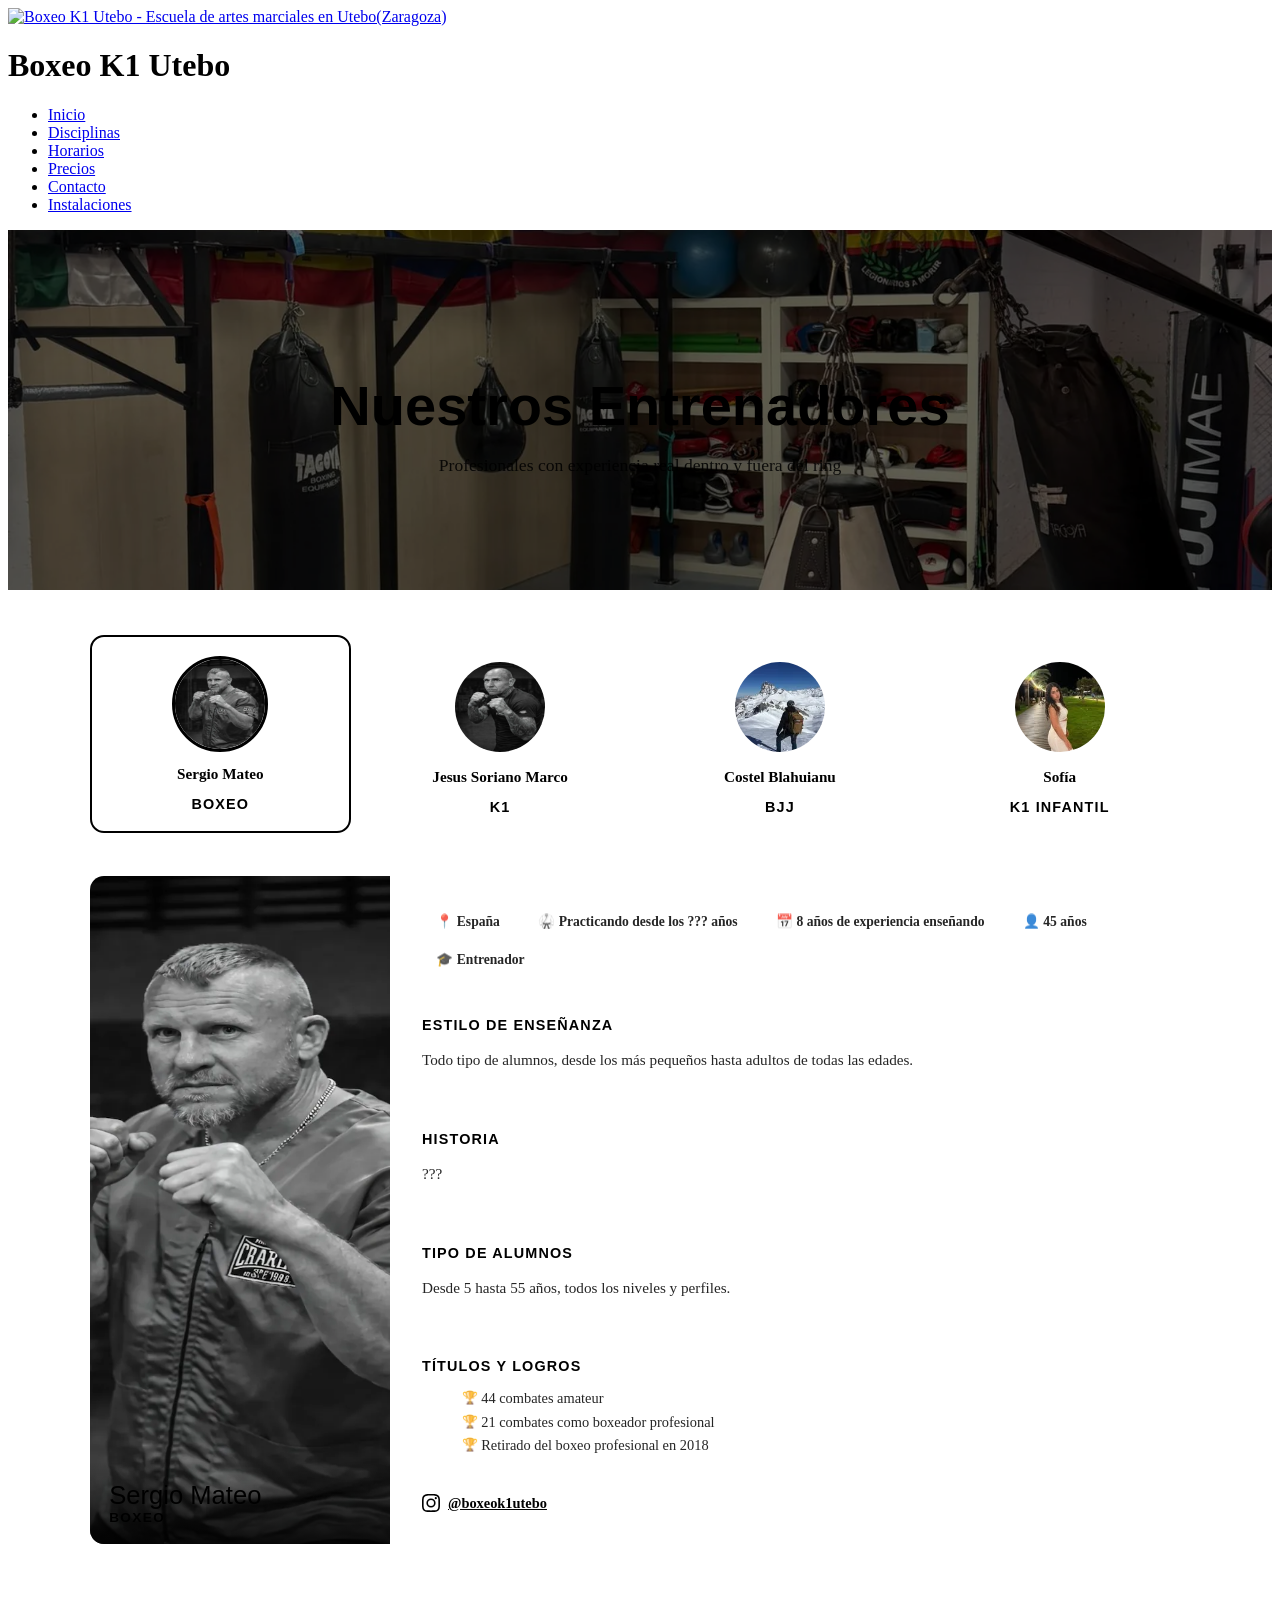
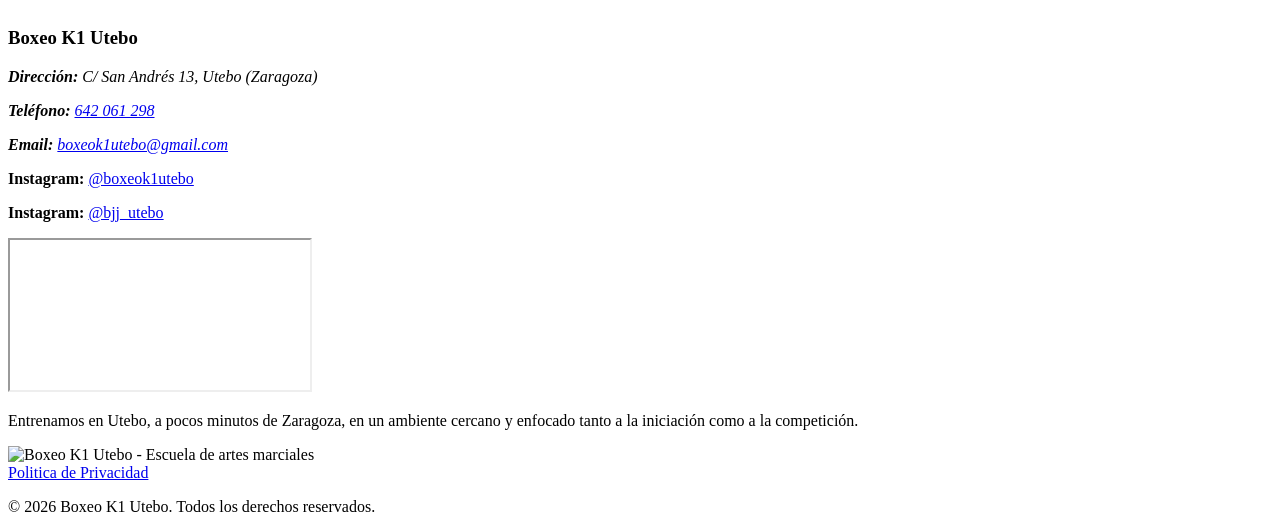
==== entrenadores/index.html @ 76dfe3c2 "feat: add entrenadores page with styles and functionality - Create entrenadores.css for styling the " ====
<!DOCTYPE html>
<html lang="es">
<head>
  <meta charset="UTF-8" />
  <meta name="viewport" content="width=device-width, initial-scale=1.0" />
 
  <link rel="stylesheet" href="/css/base.css" />
  <link rel="stylesheet" href="/css/pages/entrenadores.css" />
  <link rel="canonical" href="https://boxeo-k1-utebo.vercel.app/entrenadores" />
  <link rel="preconnect" href="https://fonts.googleapis.com" />
  <link rel="preconnect" href="https://fonts.gstatic.com" crossorigin />
  <link href="https://fonts.googleapis.com/css2?family=Roboto:ital,wght@0,100..900;1,100..900&display=swap" rel="stylesheet" />
  <link rel="icon" href="/favicon.ico" />
 
  <meta name="description" content="Conoce a los entrenadores de Boxeo K1 Utebo. Especialistas en Boxeo, K1, BJJ y K1  infantil en Utebo, Zaragoza." />
 
  <title>Entrenadores | Boxeo K1 Utebo (Zaragoza)</title>
 
  <script src="/js/combates.js" defer></script>
  <script src="/js/entrenadores.js" defer></script>
</head>
<body>
    <header>
      <div class="header-container">
        <div class="brand">
          <a href="https://boxeo-k1-utebo.vercel.app" class="logo">
            <img
              src="/assets/images/logos/boxeo-utebo-logo.webp"
              alt="Boxeo K1 Utebo - Escuela de artes marciales en Utebo(Zaragoza)"
            />
          </a>
          <h1>Boxeo K1 Utebo</h1>
        </div>
        <nav aria-label="Navegación principal">
          <ul>
            <li><a href="/">Inicio</a></li>
            <li><a href="/#disciplinas">Disciplinas</a></li>
            <li><a href="/horario">Horarios</a></li>
            <li><a href="/#precios">Precios</a></li>
            <li><a href="/#contacto">Contacto</a></li>
            <li><a href="/instalaciones/">Instalaciones</a></li>
          </ul>
        </nav>
      </div>
    </header>
    
    <main>
    
        <!-- Hero -->
        <section class="entrenadores-hero">
          <div class="entrenadores-hero-content">
            <h2>Nuestros Entrenadores</h2>
            <p>Profesionales con experiencia real dentro y fuera del ring</p>
          </div>
        </section>
    
        <!-- Sección principal -->
        <section class="entrenadores-section">
    
          <!-- Selector de entrenadores -->
          <div id="entrenadores-selector" class="entrenadores-selector"></div>
    
          <!-- Panel de detalle -->
          <div id="entrenador-panel" class="entrenador-panel"></div>
    
        </section>
    
      </main>

    <footer>
      <div class="footer-container">
        <div class="footer-info">
          <h3>Boxeo K1 Utebo</h3>
          <address>
          <p><strong>Dirección: </strong>C/ San Andrés 13, Utebo (Zaragoza)</p>
          <p><strong>Teléfono: </strong> <a href="tel:+34642061298">642 061 298</a></p>
          <p><strong>Email: </strong><a href="mailto:boxeok1utebo@gmail.com">boxeok1utebo@gmail.com</a></p>
          </address>
          <div class="footer-social">
            <p>
              <strong>Instagram: </strong>
              <a href="https://www.instagram.com/boxeok1utebo" target="_blank" rel="noopener" referrerpolicy="no-referrer-when-downgrade"
                >@boxeok1utebo</a>
            </p>
            <p>
              <strong>Instagram: </strong>
              <a href="https://www.instagram.com/bjj_utebo" target="_blank" rel="noopener" referrerpolicy="no-referrer-when-downgrade"
                >@bjj_utebo</a>
            </p>
          </div>
        </div>
        
        <div class="footer-map">
          <iframe
            src="https://www.google.com/maps/embed?pb=!1m14!1m8!1m3!1d1489.338036099219!2d-1.0004331793831156!3d41.70592808101558!3m2!1i1024!2i768!4f13.1!3m3!1m2!1s0xd596f00501b5acd%3A0x42067786a81bb96d!2sGimnasio%20Boxeo%20k1%20bjj%20Utebo!5e0!3m2!1ses!2ses!4v1770104732207!5m2!1ses!2ses"
            title="Mapa ubicación Boxeo K1 Utebo"
            allow="fullscreen"
            loading="lazy"
            referrerpolicy="no-referrer-when-downgrade"
          ></iframe>
          <p>Entrenamos en Utebo, a pocos minutos de Zaragoza, en un ambiente cercano y enfocado tanto a la iniciación como a la competición.</p>
        </div>
            <img  
              src="/assets/images/logos/boxeo-utebo-logo.webp"
              alt="Boxeo K1 Utebo - Escuela de artes marciales"
              loading="lazy"
            />
      </div>
      <div class="footer-priv">
        <a href="/privacidad/">Politica de Privacidad</a>
      </div>
      <div class="footer-copy">
        <p>&copy; 2026 Boxeo K1 Utebo. Todos los derechos reservados.</p>
      </div>

    </footer>
</body>
</html>
---- css/pages/entrenadores.css ----
/*---------------------------------*/
/* HERO                             */
/*---------------------------------*/
.entrenadores-hero {
  position: relative;
  height: 40vh;
  min-height: 260px;
  background-image: url("/assets/images/instalaciones/Sacos-4.webp");
  background-size: cover;
  background-position: center;
  display: flex;
  align-items: center;
  justify-content: center;
  text-align: center;
}
.entrenadores-hero::after {
  content: "";
  position: absolute;
  inset: 0;
  background: rgba(0,0,0,0.6);
}
.entrenadores-hero-content {
  position: relative;
  z-index: 2;
  padding: 1rem;
}
.entrenadores-hero-content h2 {
  font-family: "Contrail One", sans-serif;
  font-size: clamp(2rem, 5vw, 3.5rem);
  color: var(--accent-1-color);
  margin-bottom: 0.5rem;
}
.entrenadores-hero-content p {
  font-size: 1.1rem;
  color: var(--base-color);
  opacity: 0.85;
}

/*---------------------------------*/
/* SECCIÓN PRINCIPAL                */
/*---------------------------------*/
.entrenadores-section {
  padding: 3rem 1.5rem 4rem;
  max-width: 1100px;
  margin: 0 auto;
}

/*---------------------------------*/
/* SELECTOR DE ENTRENADORES         */
/*---------------------------------*/
.entrenadores-selector {
  display: grid;
  grid-template-columns: repeat(4, 1fr);
  gap: 1.2rem;
  margin-bottom: 2.5rem;
}

.entrenador-card {
  background: var(--bg-2-color);
  border: 2px solid transparent;
  border-radius: 14px;
  padding: 1.2rem 0.8rem;
  cursor: pointer;
  display: flex;
  flex-direction: column;
  align-items: center;
  gap: 0.8rem;
  transition: border-color 0.3s, transform 0.2s, background 0.3s;
  -webkit-tap-highlight-color: transparent;
}
.entrenador-card:hover {
  transform: translateY(-3px);
}
.entrenador-card.activa {
  background: var(--bg-1-color);
  transform: translateY(-3px);
}

.entrenador-avatar {
  width: 90px;
  height: 90px;
  border-radius: 50%;
  object-fit: cover;
  border: 3px solid transparent;
  transition: border-color 0.3s;
  background: var(--bg-1-color);
}

.entrenador-card-nombre {
  font-weight: 700;
  font-size: 0.95rem;
  color: var(--base-color);
  text-align: center;
}

.entrenador-card-disciplina {
  font-size: 0.9rem;
  font-weight: 700;
  letter-spacing: 0.08em;
  text-transform: uppercase;
  font-family: "Contrail One", sans-serif;
}

/*---------------------------------*/
/* PANEL DE DETALLE                 */
/*---------------------------------*/
.entrenador-panel {
  background: var(--bg-2-color);
  border-radius: 14px;
  border: 1px solid var(--accent-1-color);
  overflow: hidden;
  display: none;
  animation: fadeInPanel 0.3s ease;
}
.entrenador-panel.visible {
  display: block;
}
@keyframes fadeInPanel {
  from { opacity: 0; transform: translateY(8px); }
  to   { opacity: 1; transform: translateY(0); }
}

.panel-inner {
  display: grid;
  grid-template-columns: 300px 1fr;
  min-height: 380px;
}

/* Columna izquierda: foto */
.panel-foto {
  position: relative;
  overflow: hidden;
}
.panel-foto img {
  width: 100%;
  height: 100%;
  object-fit: cover;
  display: block;
}
.panel-foto-overlay {
  position: absolute;
  bottom: 0;
  left: 0;
  right: 0;
  padding: 1.2rem;
  background: linear-gradient(transparent, rgba(0,0,0,0.85));
}
.panel-foto-nombre {
  font-family: "Contrail One", sans-serif;
  font-size: 1.6rem;
  color: var(--base-color);
}
.panel-foto-disciplina {
  font-size: 0.85rem;
  font-weight: 700;
  letter-spacing: 0.1em;
  text-transform: uppercase;
  font-family: "Contrail One", sans-serif;
}

/* Columna derecha: info */
.panel-info {
  padding: 2rem;
  display: flex;
  flex-direction: column;
  gap: 1.5rem;
}

.panel-meta {
  display: flex;
  flex-wrap: wrap;
  gap: 0.6rem;
}
.panel-meta-item {
  background: var(--bg-1-color);
  border-radius: 20px;
  padding: 0.35rem 0.9rem;
  font-size: 0.85rem;
  color: var(--base-color);
  opacity: 0.85;
}
.panel-meta-item span {
  font-weight: 700;
}

.panel-bloque h4 {
  font-family: "Contrail One", sans-serif;
  font-size: 0.9rem;
  letter-spacing: 0.08em;
  text-transform: uppercase;
  margin-bottom: 0.5rem;
  color: var(--accent-1-color);
}
.panel-bloque p {
  font-size: 0.95rem;
  line-height: 1.6;
  opacity: 0.85;
}

.panel-titulos {
  list-style: none;
  display: flex;
  flex-direction: column;
  gap: 0.4rem;
}
.panel-titulos li {
  font-size: 0.9rem;
  opacity: 0.85;
  padding-left: 1.2rem;
  position: relative;
}
.panel-titulos li::before {
  content: "🏆";
  position: absolute;
  left: 0;
  font-size: 0.8rem;
}

.panel-instagram {
  display: inline-flex;
  align-items: center;
  gap: 0.5rem;
  font-size: 0.9rem;
  font-weight: 700;
  color: var(--accent-1-color);
  transition: opacity 0.2s;
}
.panel-instagram:hover { opacity: 0.75; }

/*---------------------------------*/
/* MEDIA QUERIES                    */
/*---------------------------------*/
@media (max-width: 768px) {
  .entrenadores-selector {
    grid-template-columns: repeat(2, 1fr);
  }

  .panel-inner {
    grid-template-columns: 1fr;
  }

  .panel-foto {
    height: 320px;
  }

  .panel-info {
    padding: 1.5rem;
  }

  .entrenador-avatar {
    width: 72px;
    height: 72px;
  }

  .entrenadores-hero { background-position: center; }
}

@media (max-width: 480px) {
  .entrenadores-selector {
    grid-template-columns: repeat(2, 1fr);
    gap: 0.8rem;
  }
  .entrenador-card {
    padding: 1rem 0.5rem;
  }
}
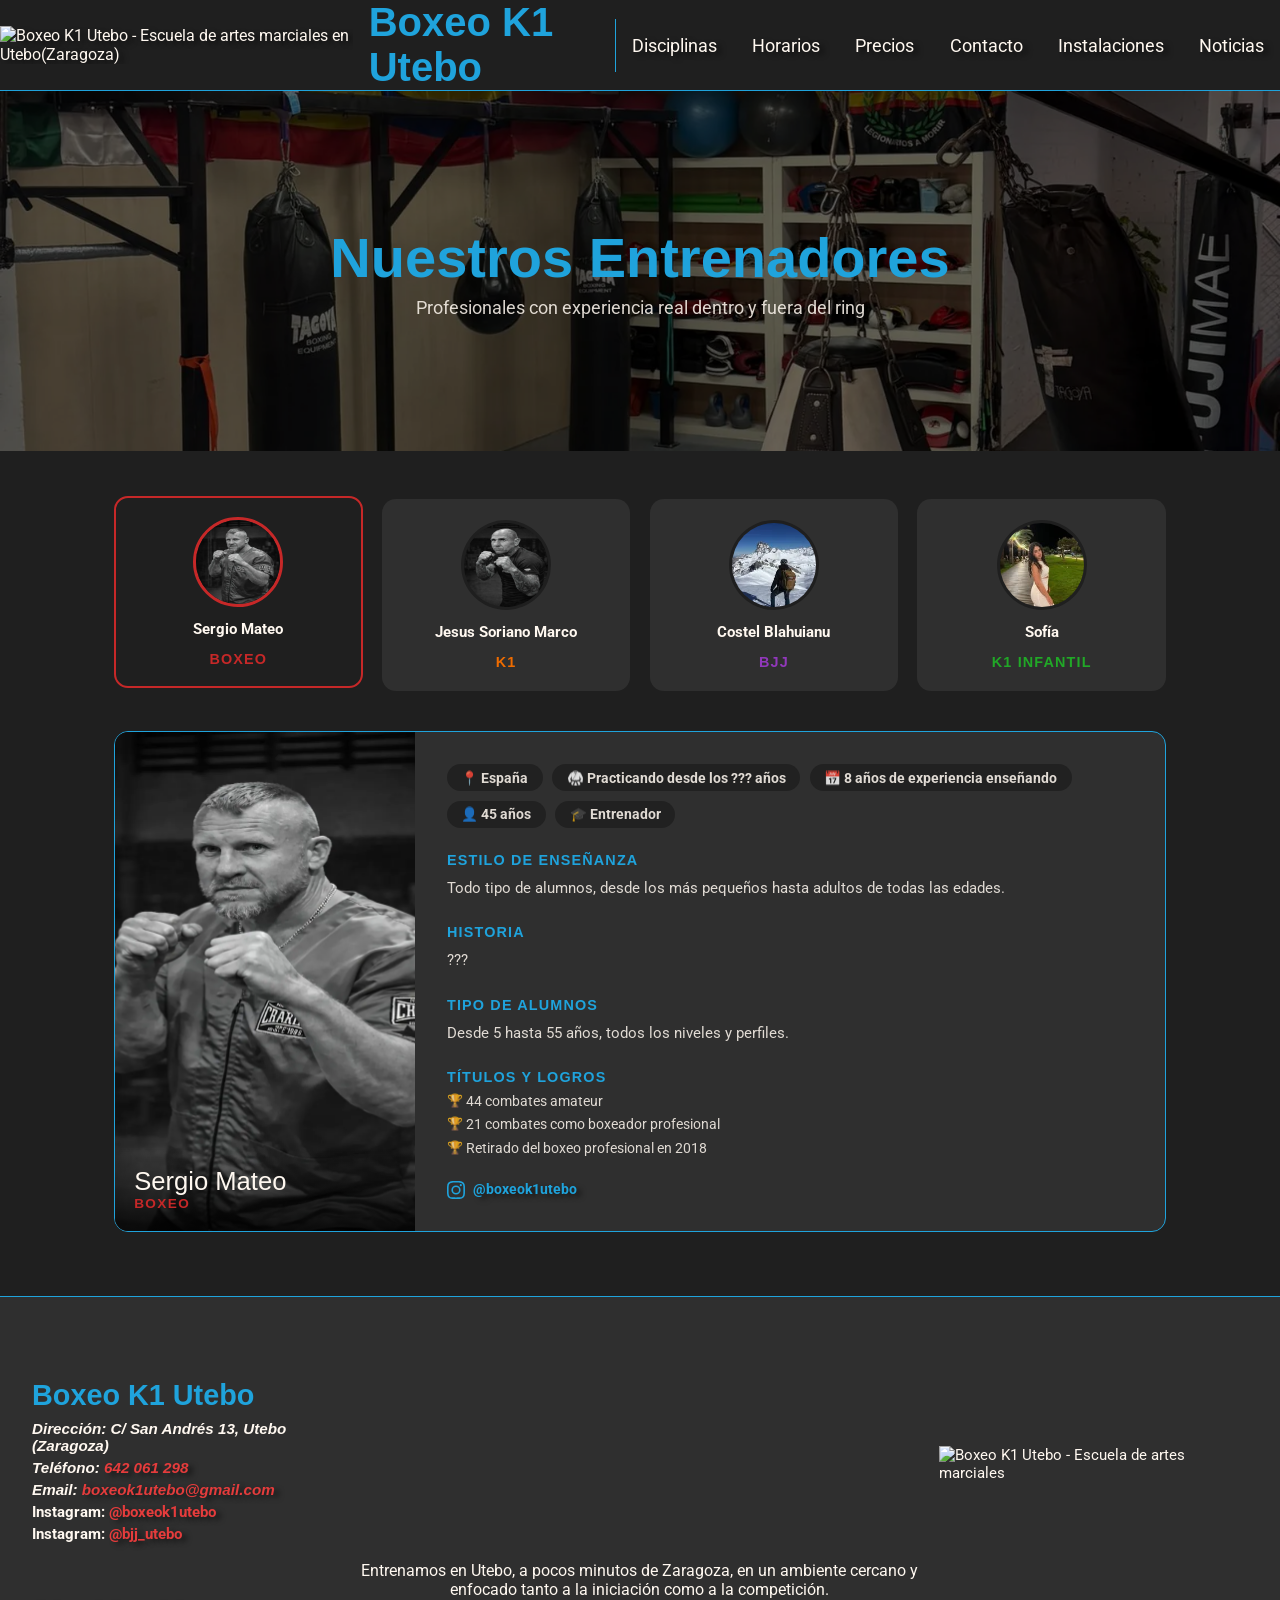
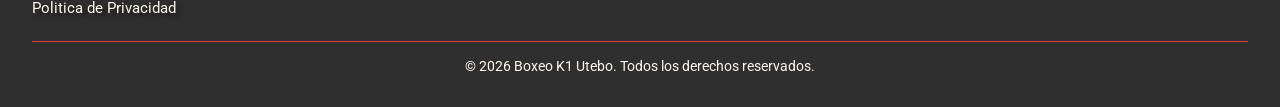
==== commit fb65542d: "feat: add instalaciones section with carousel and lightbox functionality - Created CSS styles for th" ====
--- a/entrenadores/index.html
+++ b/entrenadores/index.html
@@ -5,7 +5,7 @@
   <meta name="viewport" content="width=device-width, initial-scale=1.0" />
  
   <link rel="stylesheet" href="/css/base.css" />
-  <link rel="stylesheet" href="/css/pages/entrenadores.css" />
+  <link rel="stylesheet" href="/entrenadores/css/entrenadores.css" />
   <link rel="canonical" href="https://boxeo-k1-utebo.vercel.app/entrenadores" />
   <link rel="preconnect" href="https://fonts.googleapis.com" />
   <link rel="preconnect" href="https://fonts.gstatic.com" crossorigin />
@@ -16,8 +16,7 @@
  
   <title>Entrenadores | Boxeo K1 Utebo (Zaragoza)</title>
  
-  <script src="/js/combates.js" defer></script>
-  <script src="/js/entrenadores.js" defer></script>
+
 </head>
 <body>
     <header>
@@ -32,16 +31,30 @@
           <h1>Boxeo K1 Utebo</h1>
         </div>
         <nav aria-label="Navegación principal">
-          <ul>
-            <li><a href="/">Inicio</a></li>
+          <ul class="nav-links" id="nav-links">
             <li><a href="/#disciplinas">Disciplinas</a></li>
             <li><a href="/horario">Horarios</a></li>
             <li><a href="/#precios">Precios</a></li>
             <li><a href="/#contacto">Contacto</a></li>
             <li><a href="/instalaciones/">Instalaciones</a></li>
+            <li><a href="/noticias/" class="nav-active">Noticias</a></li>
           </ul>
+          <button class="hamburger" id="hamburger-btn" aria-label="Abrir menú" aria-expanded="false" aria-controls="nav-mobile">
+            <span></span>
+            <span></span>
+            <span></span>
+          </button>
         </nav>
       </div>
+      <!-- Menú móvil -->
+      <ul class="nav-mobile" id="nav-mobile" aria-hidden="true">
+        <li><a href="/#disciplinas">Disciplinas</a></li>
+        <li><a href="/horario">Horarios</a></li>
+        <li><a href="/#precios">Precios</a></li>
+        <li><a href="/#contacto">Contacto</a></li>
+        <li><a href="/instalaciones/">Instalaciones</a></li>
+        <li><a href="/noticias/" class="nav-active">Noticias</a></li>
+      </ul>
     </header>
     
     <main>
@@ -65,8 +78,7 @@
     
         </section>
     
-      </main>
-
+    </main>
     <footer>
       <div class="footer-container">
         <div class="footer-info">
@@ -114,5 +126,7 @@
       </div>
 
     </footer>
+    <script src="/entrenadores/js/entrenadores.js" defer></script>
+    <script src="/js/hamburger.js" defer></script>
 </body>
 </html>
--- a/css/base.css
+++ b/css/base.css
@@ -0,0 +1,415 @@
+/*---------------------------------*/
+/* FUENTES Y VARIABLES GLOBALES    */
+/*---------------------------------*/
+@font-face {
+  font-family: "Contrail One";
+  src: url("/assets/fonts/Contrail_One/ContrailOne-Regular.woff2") format("woff2");
+  font-weight: 400;
+  font-style: normal;
+  font-display: swap;
+}
+
+:root {
+  --bg-1-color: #1f1f1f;
+  --bg-2-color: #2f2f2f;
+  --base-color: #fff8f0;
+  --accent-2-color: #e53c3c;
+  --accent-1-color: #1fa3dc;
+  --space: 1rem;
+  --text-shadow: 5px 3px 5px rgba(0, 0, 0, 0.51);
+  --boxeo-color: #c62828;
+  --k1-color: #ef6c00;
+  --bjj-color: #9138bb;
+  --mtk-color: #21a827;
+  --pilates-color: #a12f89;
+  --competicion-color: #ffd000d3;
+  --libre-color: #797979;
+}
+
+/*---------------------------------*/
+/* RESET Y BASE                     */
+/*---------------------------------*/
+html {
+  scroll-behavior: smooth;
+}
+
+* {
+  margin: 0;
+  padding: 0;
+  box-sizing: border-box;
+}
+
+body {
+  background-color: var(--bg-1-color);
+  color: var(--base-color);
+  font-family: "Roboto", sans-serif;
+}
+
+h1,h2,h3 {
+  color: var(--accent-1-color);
+  font-family: "Contrail One", sans-serif;
+}
+
+ul {
+  list-style-type: none;
+}
+
+a {
+  text-decoration: none;
+  color: inherit;
+  transition: 0.4s;
+  text-shadow: var(--text-shadow);
+}
+
+a:focus-visible {
+  outline: 2px solid var(--accent-1-color);
+  outline-offset: 4px;
+}
+
+/*---------------------------------*/
+/* HEADER COMÚN                     */
+/*---------------------------------*/
+header {
+  position: sticky;
+  top: 0;
+  z-index: 1000;
+  border-bottom: 0.1rem solid var(--accent-1-color);
+  background-color: var(--bg-1-color);
+}
+header a:hover {
+  color: var(--accent-2-color);
+}
+.header-container {
+  display: flex;
+  gap: var(--space);
+  justify-content: space-between;
+  align-items: center;
+}
+.brand {
+  display: flex;
+  align-items: center;
+  gap: var(--space);
+}
+h1 {
+  font-size: clamp(2rem, 5vw, 2.5rem);
+}
+.header-container nav ul {
+  display: flex;
+  font-size: 18px;
+  gap: 2.2rem;
+  padding: var(--space);
+  border-left: var(--accent-1-color) 0.1rem solid;
+}
+.logo img {
+  width: 100px;
+}
+
+/*---------------------------------*/
+/* BOTONES COMUNES                  */
+/*---------------------------------*/
+.btn-cta {
+  background-color: var(--accent-2-color);
+  color: var(--base-color);
+  padding: 0.8rem 2rem;
+  border-radius: 5px;
+  font-weight: bold;
+  transition: 0.3s;
+}
+.btn-cta:hover {
+  background-color: var(--accent-1-color);
+  color: var(--bg-1-color);
+}
+
+/*---------------------------------*/
+/* DIVISORES                         */
+/*---------------------------------*/
+.divisor {
+  width: 96%;
+  margin: 2rem auto;
+  display: flex;
+  align-items: center;
+  justify-content: center;
+  gap: 1.5rem;
+}
+.divisor::before,
+.divisor::after {
+  content: "";
+  flex: 1;
+  height: 1px;
+  background-color: var(--accent-2-color);
+}
+.divisor span {
+  font-family: "Contrail One", serif;
+  color: var(--accent-2-color);
+  letter-spacing: 0.15em;
+  font-size: 1.8rem;
+  white-space: nowrap;
+}
+
+/*---------------------------------*/
+/* FIGHT BAR COMUN                  */
+/*---------------------------------*/
+.fight-bar {
+  background: linear-gradient(90deg, var(--accent-2-color), var(--accent-1-color));
+  animation: pulse 2.5s infinite;
+}
+@keyframes pulse {
+  0% { filter: brightness(1); }
+  50% { filter: brightness(1.15); }
+  100% { filter: brightness(1); }
+}
+.fight-bar a {
+  text-shadow: none;
+}
+.fight-bar a:hover {
+  text-shadow: var(--text-shadow);
+}
+.fight-link {
+  display: flex;
+  flex-wrap: wrap;
+  justify-content: center;
+  align-items: center;
+  gap: 0.6rem 1.2rem;
+  padding: 0.8rem 1rem;
+  color: var(--base-color);
+  font-weight: bold;
+  text-align: center;
+}
+.fight-label {
+  background: rgba(0,0,0,0.3);
+  padding: 0.2rem 0.6rem;
+  border-radius: 4px;
+  font-size: 0.75rem;
+  letter-spacing: 1px;
+}
+.fight-main {
+  font-size: 1rem;
+}
+.fight-extra {
+  font-size: 0.95rem;
+}
+
+
+/*---------------------------------*/
+/* MODALES GENERALES                 */
+/*---------------------------------*/
+.modal {
+  position: fixed;
+  inset: 0;
+  background: rgba(0,0,0,0.85);
+  display: none;
+  justify-content: center;
+  align-items: center;
+  z-index: 2000;
+}
+.modal:target {
+  display: flex;
+}
+.modal-content {
+  position: relative;
+  max-width: 90%;
+}
+.modal-content img {
+  height: 80vh;
+  width: 100%;
+}
+.close {
+  position: absolute;
+  top: -2rem;
+  right: 0;
+  font-size: 1.5rem;
+}
+
+/*---------------------------------*/
+/* FOOTER COMÚN                     */
+/*---------------------------------*/
+footer {
+  background-color: var(--bg-2-color);
+  color: var(--base-color);
+  padding: 2rem;
+  font-size: 0.95rem;
+  border-top: 0.1rem solid var(--accent-1-color);
+}
+.footer-container {
+  display: flex;
+  justify-content: space-around;
+  align-items: center;
+}
+.footer-info {
+  width: 314px;
+}
+.footer-info h3 {
+  font-family: "Contrail One", sans-serif;
+  font-size: 1.8rem;
+  margin-bottom: 0.5rem;
+}
+.footer-info p, .footer-info a {
+  color: var(--base-color);
+  margin-bottom: 0.3rem;
+  font-weight: bold;
+}
+.footer-info a {
+  color: var(--accent-2-color);
+}
+.footer-info a:hover {
+  text-decoration: underline;
+  opacity: 0.9;
+}
+.footer-social a {
+  font-weight: bold;
+}
+.footer-map {
+  display: flex;
+  flex-direction: column;
+  align-items: center;
+  gap: 0.6rem;
+  width: 100%;
+  max-width: 600px;
+  height: 270px;
+  overflow: hidden;
+  text-align: center;
+}
+.footer-map iframe {
+  width: 100%;
+  height: 250px;
+  max-width: 600px;
+  border: 0;
+  border-radius: 8px;
+}
+.footer-map p {
+  font-size: 1rem;
+}
+.footer-copy {
+  text-align: center;
+  margin-top: 1.5rem;
+  border-top: 1px solid var(--accent-2-color);
+  padding-top: 1rem;
+  font-size: 0.9rem;
+}
+
+/* ==============================================
+   HAMBURGER MENU 
+   ============================================== */
+
+/* El botón hamburger está oculto en escritorio */
+.hamburger {
+  display: none;
+  flex-direction: column;
+  justify-content: center;
+  gap: 5px;
+  cursor: pointer;
+  background: transparent;
+  border: none;
+  padding: 4px;
+  margin-left: auto;
+}
+
+.hamburger span {
+  display: block;
+  width: 26px;
+  height: 2px;
+  background: var(--base-color);
+  border-radius: 2px;
+  transition: transform 0.3s ease, opacity 0.3s ease;
+}
+
+/* Animación X al abrir */
+.hamburger.open span:nth-child(1) {
+  transform: translateY(7px) rotate(45deg);
+}
+.hamburger.open span:nth-child(2) {
+  opacity: 0;
+  transform: scaleX(0);
+}
+.hamburger.open span:nth-child(3) {
+  transform: translateY(-7px) rotate(-45deg);
+}
+
+/* Menú móvil — oculto por defecto */
+.nav-mobile {
+  display: none;
+  flex-direction: column;
+  background-color: var(--bg-1-color);
+  border-bottom: 0.1rem solid var(--accent-1-color);
+  list-style: none;
+  padding: 0;
+}
+
+.nav-mobile.open {
+  display: flex;
+}
+
+.nav-mobile li {
+  border-bottom: 0.1rem solid rgba(255, 255, 255, 0.06);
+}
+
+.nav-mobile li:last-child {
+  border-bottom: none;
+}
+
+.nav-mobile a {
+  display: block;
+  padding: 0.9rem 1.5rem;
+  font-size: 0.9rem;
+  font-weight: 700;
+  letter-spacing: 1.5px;
+  text-transform: uppercase;
+  color: var(--base-color);
+  transition: color 0.2s, background 0.2s;
+}
+
+.nav-mobile a:hover,
+.nav-mobile a:focus-visible {
+  color: var(--accent-2-color);
+  background: rgba(255, 255, 255, 0.03);
+}
+
+.nav-mobile .nav-active {
+  color: var(--accent-2-color);
+}
+
+/*---------------------------------*/
+/* MEDIA QUERIES GENERALES          */
+/*---------------------------------*/
+@media (max-width: 1024px) {
+  .header-container {
+    flex-direction: column;
+    padding: 0.5rem 0;
+  }
+  .header-container nav ul {
+    flex-wrap: wrap;
+    justify-content: center;
+    gap: 1rem;
+    border-left: none;
+    border-top: 0.1rem solid var(--accent-1-color);
+    width: 100%;
+  }
+  .brand h1 {
+    font-size: 1.8rem;
+  }
+  .logo img {
+    width: 85px;
+  }
+
+  .footer-container {
+    flex-direction: column;
+    align-items: center;
+    gap: 3rem;
+  }
+  .footer-map {
+    width: 100%;
+    height: 250px;
+  }
+  .footer-container img{
+    width: 16rem;
+  }
+    /* Ocultar nav normal en móvil */
+  .header-container nav ul.nav-links {
+    display: none;
+  }
+
+  /* Mostrar hamburger */
+  .hamburger {
+    display: flex;
+  }
+}
--- a/entrenadores/css/entrenadores.css
+++ b/entrenadores/css/entrenadores.css
@@ -0,0 +1,266 @@
+/*---------------------------------*/
+/* HERO                             */
+/*---------------------------------*/
+.entrenadores-hero {
+  position: relative;
+  height: 40vh;
+  min-height: 260px;
+  background-image: url("/assets/images/instalaciones/Sacos-4.webp");
+  background-size: cover;
+  background-position: center;
+  display: flex;
+  align-items: center;
+  justify-content: center;
+  text-align: center;
+}
+.entrenadores-hero::after {
+  content: "";
+  position: absolute;
+  inset: 0;
+  background: rgba(0,0,0,0.6);
+}
+.entrenadores-hero-content {
+  position: relative;
+  z-index: 2;
+  padding: 1rem;
+}
+.entrenadores-hero-content h2 {
+  font-family: "Contrail One", sans-serif;
+  font-size: clamp(2rem, 5vw, 3.5rem);
+  color: var(--accent-1-color);
+  margin-bottom: 0.5rem;
+}
+.entrenadores-hero-content p {
+  font-size: 1.1rem;
+  color: var(--base-color);
+  opacity: 0.85;
+}
+
+/*---------------------------------*/
+/* SECCIÓN PRINCIPAL                */
+/*---------------------------------*/
+.entrenadores-section {
+  padding: 3rem 1.5rem 4rem;
+  max-width: 1100px;
+  margin: 0 auto;
+}
+
+/*---------------------------------*/
+/* SELECTOR DE ENTRENADORES         */
+/*---------------------------------*/
+.entrenadores-selector {
+  display: grid;
+  grid-template-columns: repeat(4, 1fr);
+  gap: 1.2rem;
+  margin-bottom: 2.5rem;
+}
+
+.entrenador-card {
+  background: var(--bg-2-color);
+  border: 2px solid transparent;
+  border-radius: 14px;
+  padding: 1.2rem 0.8rem;
+  cursor: pointer;
+  display: flex;
+  flex-direction: column;
+  align-items: center;
+  gap: 0.8rem;
+  transition: border-color 0.3s, transform 0.2s, background 0.3s;
+  -webkit-tap-highlight-color: transparent;
+}
+.entrenador-card:hover {
+  transform: translateY(-3px);
+}
+.entrenador-card.activa {
+  background: var(--bg-1-color);
+  transform: translateY(-3px);
+}
+
+.entrenador-avatar {
+  width: 90px;
+  height: 90px;
+  border-radius: 50%;
+  object-fit: cover;
+  border: 3px solid transparent;
+  transition: border-color 0.3s;
+  background: var(--bg-1-color);
+}
+
+.entrenador-card-nombre {
+  font-weight: 700;
+  font-size: 0.95rem;
+  color: var(--base-color);
+  text-align: center;
+}
+
+.entrenador-card-disciplina {
+  font-size: 0.9rem;
+  font-weight: 700;
+  letter-spacing: 0.08em;
+  text-transform: uppercase;
+  font-family: "Contrail One", sans-serif;
+}
+
+/*---------------------------------*/
+/* PANEL DE DETALLE                 */
+/*---------------------------------*/
+.entrenador-panel {
+  background: var(--bg-2-color);
+  border-radius: 14px;
+  border: 1px solid var(--accent-1-color);
+  overflow: hidden;
+  display: none;
+  animation: fadeInPanel 0.3s ease;
+}
+.entrenador-panel.visible {
+  display: block;
+}
+@keyframes fadeInPanel {
+  from { opacity: 0; transform: translateY(8px); }
+  to   { opacity: 1; transform: translateY(0); }
+}
+
+.panel-inner {
+  display: grid;
+  grid-template-columns: 300px 1fr;
+  min-height: 380px;
+}
+
+/* Columna izquierda: foto */
+.panel-foto {
+  position: relative;
+  overflow: hidden;
+}
+.panel-foto img {
+  width: 100%;
+  height: 100%;
+  object-fit: cover;
+  display: block;
+}
+.panel-foto-overlay {
+  position: absolute;
+  bottom: 0;
+  left: 0;
+  right: 0;
+  padding: 1.2rem;
+  background: linear-gradient(transparent, rgba(0,0,0,0.85));
+}
+.panel-foto-nombre {
+  font-family: "Contrail One", sans-serif;
+  font-size: 1.6rem;
+  color: var(--base-color);
+}
+.panel-foto-disciplina {
+  font-size: 0.85rem;
+  font-weight: 700;
+  letter-spacing: 0.1em;
+  text-transform: uppercase;
+  font-family: "Contrail One", sans-serif;
+}
+
+/* Columna derecha: info */
+.panel-info {
+  padding: 2rem;
+  display: flex;
+  flex-direction: column;
+  gap: 1.5rem;
+}
+
+.panel-meta {
+  display: flex;
+  flex-wrap: wrap;
+  gap: 0.6rem;
+}
+.panel-meta-item {
+  background: var(--bg-1-color);
+  border-radius: 20px;
+  padding: 0.35rem 0.9rem;
+  font-size: 0.85rem;
+  color: var(--base-color);
+  opacity: 0.85;
+}
+.panel-meta-item span {
+  font-weight: 700;
+}
+
+.panel-bloque h4 {
+  font-family: "Contrail One", sans-serif;
+  font-size: 0.9rem;
+  letter-spacing: 0.08em;
+  text-transform: uppercase;
+  margin-bottom: 0.5rem;
+  color: var(--accent-1-color);
+}
+.panel-bloque p {
+  font-size: 0.95rem;
+  line-height: 1.6;
+  opacity: 0.85;
+}
+
+.panel-titulos {
+  list-style: none;
+  display: flex;
+  flex-direction: column;
+  gap: 0.4rem;
+}
+.panel-titulos li {
+  font-size: 0.9rem;
+  opacity: 0.85;
+  padding-left: 1.2rem;
+  position: relative;
+}
+.panel-titulos li::before {
+  content: "🏆";
+  position: absolute;
+  left: 0;
+  font-size: 0.8rem;
+}
+
+.panel-instagram {
+  display: inline-flex;
+  align-items: center;
+  gap: 0.5rem;
+  font-size: 0.9rem;
+  font-weight: 700;
+  color: var(--accent-1-color);
+  transition: opacity 0.2s;
+}
+.panel-instagram:hover { opacity: 0.75; }
+
+/*---------------------------------*/
+/* MEDIA QUERIES                    */
+/*---------------------------------*/
+@media (max-width: 768px) {
+  .entrenadores-selector {
+    grid-template-columns: repeat(2, 1fr);
+  }
+
+  .panel-inner {
+    grid-template-columns: 1fr;
+  }
+
+  .panel-foto {
+    height: 320px;
+  }
+
+  .panel-info {
+    padding: 1.5rem;
+  }
+
+  .entrenador-avatar {
+    width: 72px;
+    height: 72px;
+  }
+
+  .entrenadores-hero { background-position: center; }
+}
+
+@media (max-width: 480px) {
+  .entrenadores-selector {
+    grid-template-columns: repeat(2, 1fr);
+    gap: 0.8rem;
+  }
+  .entrenador-card {
+    padding: 1rem 0.5rem;
+  }
+}
